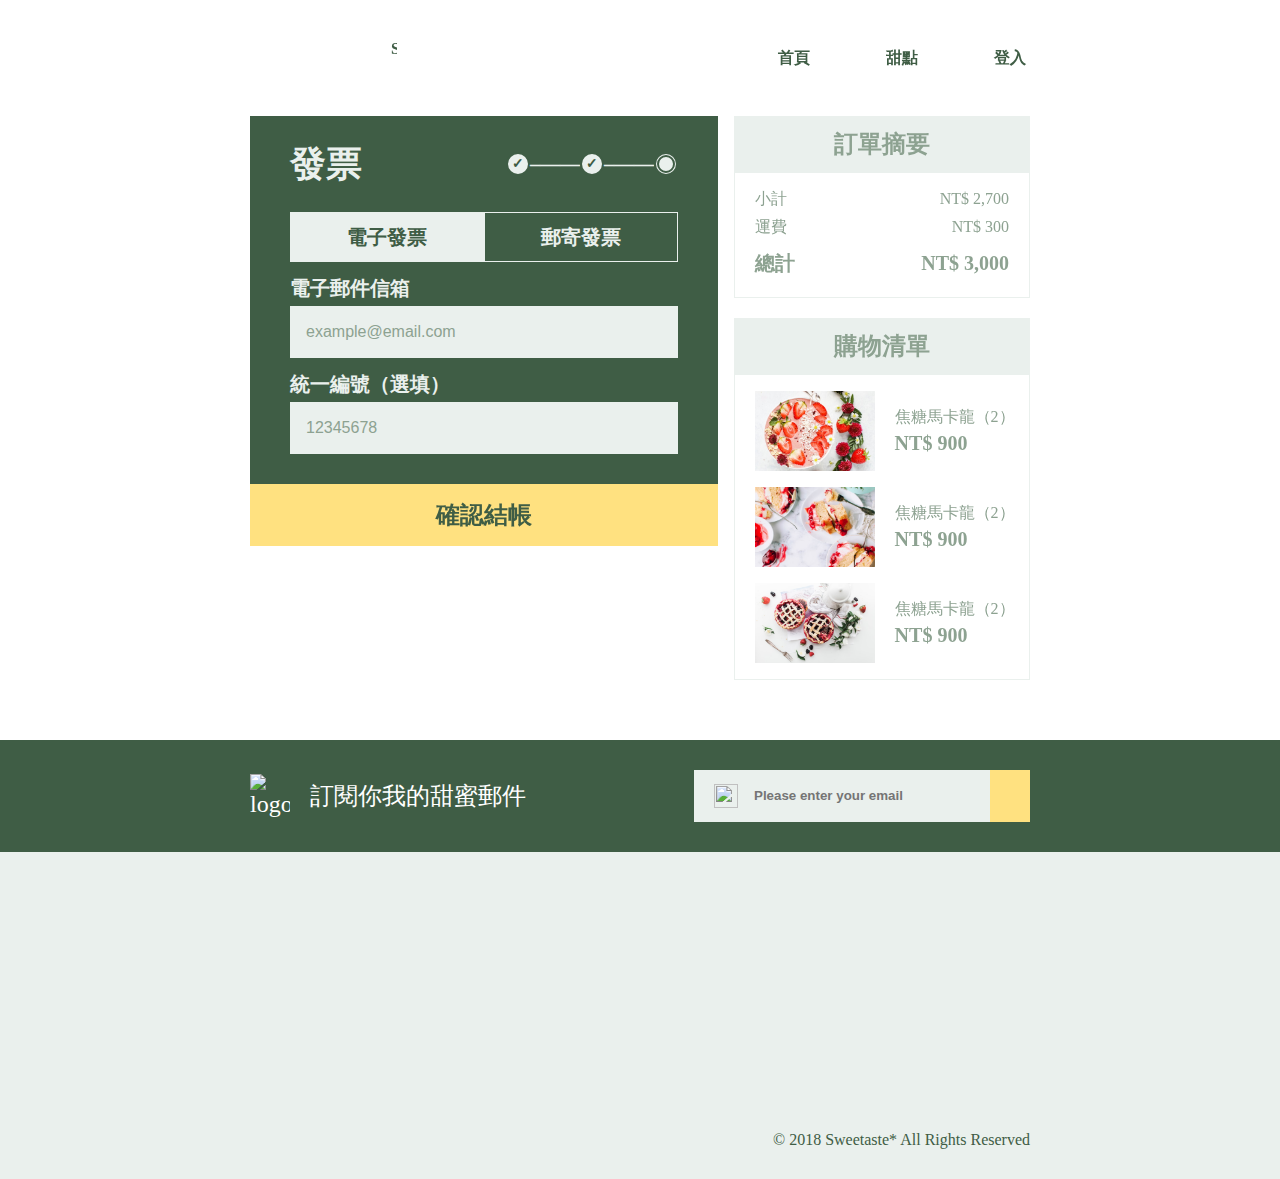
==== cart.html @ 339b0ff3 "Initial commit" ====
<!DOCTYPE html>
<html lang="en">
<head>
  <meta charset="UTF-8">
  <meta name="viewport" content="width=device-width, initial-scale=1.0">
  <link rel="stylesheet" href="main5.css">
  <script src="jquery-3.5.1.min.js"></script>
  <script src="main5.js"></script>
  <title>cart</title>
</head>
<body>
  <div class="container">
    <div class="header" data-aos="fade-right">
      <h1><a href="index.html">Sweetaste</a></h1>

      <button class="burger"><img src="https://raw.githubusercontent.com/hexschool/webLayoutTraining1st/master/student-week1/dehaze-24px.png" alt="burger"></button>
      <a href="" class="hidelogo">Sweetaste</a>
      
      <ul class="burgerlist">
        <li> <a href="index.html">首頁</a> </li>
        <li> <a href="#">甜點</a> </li>
        <li> <a href="#">登入</a> </li>
        <li><a class="cart" href="#"><img data-aos="fade-right" src="https://raw.githubusercontent.com/hexschool/webLayoutTraining1st/master/student-week1/shopping_cart.png" alt=""></a></li>
        </ul>

        <a class="hidecart" href="cart.html">cart</a>

    </div>

<!-- layout -->
    <div class="billbar" data-aos="fade-down">
      <div class="billleft">
        <div class="billform">
          <ul>
            <li class="formtitle">
              <h3>發票</h3>
              <h4>
                <span>✓</span>–——<span>✓</span>–——<span class="unfinished"></span>
              </h4>
            </li>
            <li class="receipt"><a href="#" class="clicked">電子發票</a><a href="#">郵寄發票</a></li>
            <li class="formdetail">電子郵件信箱</li>
            <li> <input type="email"placeholder="example@email.com" required></li>
            <li class="formdetail">統一編號（選填）</li>
            <li> <input type="text" placeholder="12345678" required> </li>
          </ul>
        </div>
        <a href="done.html" class="submit">確認結帳</a>
      </div>
      <div class="billright">
        <div class="billdetail">
          <h3>訂單摘要</h3>
          <ul>
            <li>
              <p>小計</p>
              <p>NT$ 2,700</p>
            </li>
            <li>
              <p>運費</p>
              <p>NT$ 300</p>
            </li>
            <li>
              <p>總計</p>
              <p>NT$ 3,000</p>
            </li>
          </ul>
        </div>
        <div class="billlist">
          <h3>購物清單</h3>
          <ul>
            <li>
              <img src="bowlofberry.jpg" alt="">
              <p>焦糖馬卡龍（2）<span>NT$ 900</span></p>
            </li>
            <li>
              <img src="strawberrycake.jpg" alt="">
              <p>焦糖馬卡龍（2）<span>NT$ 900</span></p>
            </li>
            <li>
              <img src="berrypie.jpg" alt="">
              <p>焦糖馬卡龍（2）<span>NT$ 900</span></p>
            </li>
          </ul>
        </div>
      </div>
    </div>
<!-- layout -->
  </div>
  <div class="mailbar">
    <div class="mailcontainer">
      <div class="title">
        <img src="https://raw.githubusercontent.com/hexschool/webLayoutTraining1st/master/student-week1/logo-light.svg" alt="logo">
        <h2>訂閱你我的甜蜜郵件</h2>
      </div>
      <form action="#">  
        <div class="mailbox">
          <div class="mail">
            <img src="https://raw.githubusercontent.com/hexschool/webLayoutTraining1st/master/student-week1/mail-24px.png" alt="">
            <input type="email" placeholder="Please enter your email" required>
          </div>
          <a href="#">
            <img src="https://raw.githubusercontent.com/hexschool/webLayoutTraining1st/master/student-week1/arrow_forward-24px.png" alt="">
          </a>
        </div>
      </form>
    </div>
  </div>

  <div class="footer">
    <div class="footercontainer">

      <div class="footerleft" data-aos="zoom-in">
        <img src="https://raw.githubusercontent.com/hexschool/webLayoutTraining1st/master/student-week1/logotype-lg-dark.svg" alt="">
        <ul class="info">
          <li>07-1234-5678</li>
          <li>sweetaste@email.com</li>
          <li>800 高雄市新興區幸福路 520 號</li>
        </ul>
      </div>
      <img class="footerright" src="GoodDayforDesert.svg" alt="" data-aos="zoom-out">
    </div>    
    
    <div class="footerbottom">
      <ul class="btn">
        <li><a href="#"><img src="https://raw.githubusercontent.com/hexschool/webLayoutTraining1st/master/student-week1/ic-line%40.svg" alt=""></a></li>
        <li><a href="#"><img src="https://raw.githubusercontent.com/hexschool/webLayoutTraining1st/master/student-week1/ic-facebook.svg" alt=""></a></li>
      </ul>
      <span>© 2018 Sweetaste* All Rights Reserved</span>  
    </div>
  </div>
  <link rel="stylesheet" href="https://unpkg.com/aos@next/dist/aos.css" />
  <script src="https://unpkg.com/aos@next/dist/aos.js"></script>
  <script>
    AOS.init({
    // Global settings:
    disable: false, // accepts following values: 'phone', 'tablet', 'mobile', boolean, expression or function
    startEvent: 'DOMContentLoaded', // name of the event dispatched on the document, that AOS should initialize on
    initClassName: 'aos-init', // class applied after initialization
    animatedClassName: 'aos-animate', // class applied on animation
    useClassNames: false, // if true, will add content of `data-aos` as classes on scroll
    disableMutationObserver: false, // disables automatic mutations' detections (advanced)
    debounceDelay: 50, // the delay on debounce used while resizing window (advanced)
    throttleDelay: 99, // the delay on throttle used while scrolling the page (advanced)
  

    // Settings that can be overridden on per-element basis, by `data-aos-*` attributes:
    offset: 120, // offset (in px) from the original trigger point
    delay: 10, // values from 0 to 3000, with step 50ms
    duration: 800, // values from 0 to 3000, with step 50ms
    easing: 'ease', // default easing for AOS animations
    once: true, // whether animation should happen only once - while scrolling down
    mirror: false, // whether elements should animate out while scrolling past them
    anchorPlacement: 'top-bottom', // defines which position of the element regarding to window should trigger the animation

    });
  </script>
</body>
</html>
---- main5.css ----
/* http://meyerweb.com/eric/tools/css/reset/ 
   v2.0 | 20110126
   License: none (public domain)
*/
html, body, div, span, applet, object, iframe,
h1, h2, h3, h4, h5, h6, p, blockquote, pre,
a, abbr, acronym, address, big, cite, code,
del, dfn, em, img, ins, kbd, q, s, samp,
small, strike, strong, sub, sup, tt, var,
b, u, i, center,
dl, dt, dd, ol, ul, li,
fieldset, form, label, legend,
table, caption, tbody, tfoot, thead, tr, th, td,
article, aside, canvas, details, embed,
figure, figcaption, footer, header, hgroup,
menu, nav, output, ruby, section, summary,
time, mark, audio, video {
  margin: 0;
  padding: 0;
  border: 0;
  font-size: 100%;
  font: inherit;
  vertical-align: baseline;
}

/* HTML5 display-role reset for older browsers */
article, aside, details, figcaption, figure,
footer, header, hgroup, menu, nav, section {
  display: block;
}

body {
  line-height: 1;
  font-family: Microsoft JhengHei;
}

ol, ul {
  list-style: none;
}

blockquote, q {
  quotes: none;
}

blockquote:before, blockquote:after,
q:before, q:after {
  content: '';
  content: none;
}

table {
  border-collapse: collapse;
  border-spacing: 0;
}

img {
  display: block;
  max-width: 100%;
  height: auto;
}

a {
  text-decoration: none;
}

.container {
  max-width: 940px;
  margin: 0 auto;
}

@media (max-width: 768px) {
  .container {
    max-width: 640px;
  }
}

@media (max-width: 568px) {
  .container {
    width: 375px;
  }
}

.header {
  margin: 30px 0;
  display: -webkit-box;
  display: -ms-flexbox;
  display: flex;
  -webkit-box-align: center;
      -ms-flex-align: center;
          align-items: center;
  -webkit-box-pack: justify;
      -ms-flex-pack: justify;
          justify-content: space-between;
  position: relative;
}

@media (max-width: 768px) {
  .header {
    width: 100%;
    -ms-flex-pack: distribute;
        justify-content: space-around;
  }
}

.header .burgerlist {
  display: -webkit-box;
  display: -ms-flexbox;
  display: flex;
  -webkit-box-orient: horizontal;
  -webkit-box-direction: normal;
      -ms-flex-direction: row;
          flex-direction: row;
  -webkit-box-align: center;
      -ms-flex-align: center;
          align-items: center;
}

@media (max-width: 768px) {
  .header .burgerlist {
    position: absolute;
    left: 0;
    top: 64px;
    width: 100%;
    -webkit-transition: all 0.8s;
    transition: all 0.8s;
    overflow: hidden;
    background: white;
    -webkit-box-orient: vertical;
    -webkit-box-direction: normal;
        -ms-flex-direction: column;
            flex-direction: column;
    max-height: 0;
    text-align: center;
  }
  .header .burgerlist.active {
    max-height: 190px;
    z-index: 999;
  }
}

@media (max-width: 768px) {
  .header .burgerlist li {
    width: 100%;
  }
  .header .burgerlist li:hover {
    background: #EAF0ED;
  }
}

@media (max-width: 768px) {
  .header .burgerlist a {
    padding: 10px 0;
    text-align: center;
    margin: 0;
  }
}

.header a {
  display: block;
  font-size: 16px;
  color: #3F5D45;
  line-height: 22px;
  margin-left: 60px;
  font-weight: bold;
  padding: 8px;
}

.header a:hover {
  border-bottom: 1px solid #3F5D45;
}

@media (max-width: 768px) {
  .header h1 {
    display: none;
  }
}

.header h1 a {
  background-image: url(https://raw.githubusercontent.com/hexschool/webLayoutTraining1st/master/student-week1/logo-all-dark.svg);
  background: contain;
  height: 40px;
  width: 211px;
  display: block;
  text-indent: 101%;
  overflow: hidden;
  white-space: nowrap;
  background-repeat: no-repeat;
  margin: 0;
  background-position: left center;
}

.header h1 a:hover {
  border-bottom: 0;
}

.header .burger {
  display: none;
  border: none;
  background: transparent;
  cursor: pointer;
}

.header .burger:focus {
  outline: none;
}

@media (max-width: 768px) {
  .header .burger {
    display: block;
  }
}

.header .hidelogo {
  display: none;
  background-image: url(https://raw.githubusercontent.com/hexschool/webLayoutTraining1st/master/student-week1/logotype-lg-dark.svg);
  background: contain;
  height: 17px;
  width: 114px;
  text-indent: 110%;
  overflow: hidden;
  white-space: nowrap;
  background-repeat: no-repeat;
  margin: 0;
  background-position: center center;
}

.header .hidelogo:hover {
  border-bottom: 0;
}

@media (max-width: 768px) {
  .header .hidelogo {
    display: block;
  }
}

@media (max-width: 768px) {
  .header .cart {
    display: none;
  }
}

@media (max-width: 768px) {
  .header .cart img {
    display: none;
  }
}

.header .hidecart {
  display: none;
  background-image: url(https://raw.githubusercontent.com/hexschool/webLayoutTraining1st/master/student-week1/shopping_cart.png);
  background: contain;
  height: 20px;
  width: 20px;
  text-indent: 150%;
  overflow: hidden;
  white-space: nowrap;
  background-repeat: no-repeat;
  margin: 0;
  background-position: center center;
}

.header .hidecart:hover {
  border-bottom: 0;
}

@media (max-width: 768px) {
  .header .hidecart {
    display: block;
  }
}

.mailbar {
  background: #3f5d45;
  color: white;
  font-size: 24px;
  line-height: 29px;
  padding: 30px 0;
}

.mailcontainer {
  max-width: 780px;
  margin: 0 auto;
  display: -webkit-box;
  display: -ms-flexbox;
  display: flex;
  -webkit-box-pack: justify;
      -ms-flex-pack: justify;
          justify-content: space-between;
}

@media (max-width: 768px) {
  .mailcontainer {
    max-width: 640px;
  }
}

@media (max-width: 568px) {
  .mailcontainer {
    -webkit-box-align: center;
        -ms-flex-align: center;
            align-items: center;
    -webkit-box-orient: vertical;
    -webkit-box-direction: normal;
        -ms-flex-direction: column;
            flex-direction: column;
    max-width: 375px;
  }
}

.title {
  display: -webkit-box;
  display: -ms-flexbox;
  display: flex;
  -webkit-box-align: center;
      -ms-flex-align: center;
          align-items: center;
}

.title img {
  width: 40px;
  margin-right: 20px;
}

@media (max-width: 568px) {
  .title {
    margin-bottom: 30px;
  }
}

.mailbox {
  display: -webkit-box;
  display: -ms-flexbox;
  display: flex;
}

.mailbox a {
  background: #FFE180;
  padding: 20px;
}

.mailbox input {
  border-style: hidden;
  background-color: #EAF0ED;
  width: 100%;
  line-height: 20px;
  color: #3F5D45;
  font-weight: bold;
  padding: 16px;
}

.mailbox:focus {
  outline: none;
}

.mail {
  display: -webkit-box;
  display: -ms-flexbox;
  display: flex;
  -webkit-box-align: center;
      -ms-flex-align: center;
          align-items: center;
  background: #EAF0ED;
  width: 296px;
}

.mail img {
  width: 24px;
  height: 24px;
  margin-left: 20px;
}

@media (max-width: 568px) {
  .mail {
    width: 251px;
  }
}

.footer {
  background: #EAF0ED;
  color: #3F5D45;
}

.footercontainer {
  display: -webkit-box;
  display: -ms-flexbox;
  display: flex;
  margin: 0 auto;
  max-width: 780px;
  padding: 30px 0;
  -webkit-box-pack: justify;
      -ms-flex-pack: justify;
          justify-content: space-between;
  -webkit-box-align: center;
      -ms-flex-align: center;
          align-items: center;
}

@media (max-width: 768px) {
  .footercontainer {
    max-width: 640px;
  }
}

@media (max-width: 568px) {
  .footercontainer {
    width: 345px;
    padding-left: 30px;
    padding-bottom: 37px;
  }
}

.footerleft {
  display: -webkit-box;
  display: -ms-flexbox;
  display: flex;
  -webkit-box-orient: vertical;
  -webkit-box-direction: normal;
      -ms-flex-direction: column;
          flex-direction: column;
  -webkit-box-pack: justify;
      -ms-flex-pack: justify;
          justify-content: space-between;
  padding-bottom: 9px;
}

.footerleft img {
  width: 171.22px;
  padding-bottom: 80px;
}

@media (max-width: 568px) {
  .footerleft {
    height: 134px;
  }
}

.info {
  font-size: 16px;
  line-height: 24px;
  font-weight: bold;
}

.footerright {
  height: 218px;
  width: 59px;
}

@media (max-width: 568px) {
  .footerright {
    display: none;
  }
}

.footerbottom {
  font-family: times;
  display: -webkit-box;
  display: -ms-flexbox;
  display: flex;
  -webkit-box-pack: justify;
      -ms-flex-pack: justify;
          justify-content: space-between;
  -webkit-box-align: end;
      -ms-flex-align: end;
          align-items: flex-end;
  font-size: 16px;
  line-height: 19px;
  margin: 0 auto;
  max-width: 780px;
  padding-bottom: 30px;
}

@media (max-width: 768px) {
  .footerbottom {
    max-width: 640px;
  }
}

@media (max-width: 568px) {
  .footerbottom {
    width: 345px;
    -webkit-box-orient: vertical;
    -webkit-box-direction: normal;
        -ms-flex-direction: column;
            flex-direction: column;
    -webkit-box-align: start;
        -ms-flex-align: start;
            align-items: start;
    padding-left: 30px;
    margin-left: 0 auto;
    margin-top: 30px;
  }
}

@media (max-width: 568px) {
  .footerbottom span {
    margin-top: 23px;
  }
}

.btn {
  display: -webkit-box;
  display: -ms-flexbox;
  display: flex;
  -webkit-box-orient: horizontal;
  -webkit-box-direction: normal;
      -ms-flex-direction: row;
          flex-direction: row;
}

.btn img {
  width: 32px;
  margin-right: 8px;
}

.banner {
  margin-bottom: 60px;
}

@media (max-width: 768px) {
  .banner {
    max-width: 100%;
  }
}

@media (max-width: 568px) {
  .banner {
    width: 375px;
    margin: 0px;
  }
}

.content {
  display: -webkit-box;
  display: -ms-flexbox;
  display: flex;
  -webkit-box-pack: justify;
      -ms-flex-pack: justify;
          justify-content: space-between;
  margin-bottom: 30px;
}

@media (max-width: 568px) {
  .content {
    -webkit-box-orient: vertical;
    -webkit-box-direction: normal;
        -ms-flex-direction: column;
            flex-direction: column;
    -webkit-box-align: center;
        -ms-flex-align: center;
            align-items: center;
    margin-bottom: 0;
  }
}

.sidebar {
  font-size: 24px;
  line-height: 40px;
  text-align: center;
  width: 30%;
  font-weight: bold;
  margin-right: 20px;
}

.sidebar li {
  border: 1px solid #EAF0ED;
}

.sidebar h3 {
  color: #fff;
  background: #3F5D45;
  padding: 16px 0;
}

.sidebar a {
  display: block;
  text-decoration: none;
  padding: 16px 0;
  color: #3F5D45;
}

.sidebar a:hover {
  text-decoration: none;
  color: #3F5D45;
  background: #EAF0ED;
}

@media (max-width: 568px) {
  .sidebar {
    width: 100%;
    margin: 0 0 30px 0;
  }
}

.desert {
  width: 70%;
  display: -webkit-box;
  display: -ms-flexbox;
  display: flex;
  -ms-flex-wrap: wrap;
      flex-wrap: wrap;
  -webkit-box-pack: justify;
      -ms-flex-pack: justify;
          justify-content: space-between;
}

@media (max-width: 568px) {
  .desert {
    width: 315px;
    -webkit-box-orient: vertical;
    -webkit-box-direction: normal;
        -ms-flex-direction: column;
            flex-direction: column;
    -webkit-box-align: center;
        -ms-flex-align: center;
            align-items: center;
  }
}

.detail {
  position: relative;
  text-align: center;
  margin-bottom: 20px;
}

@media (max-width: 768px) {
  .detail {
    width: 48%;
  }
}

@media (max-width: 568px) {
  .detail {
    width: 100%;
    margin-bottom: 30px;
  }
}

@media (max-width: 768px) {
  .detail img {
    width: 100%;
  }
}

.addcart {
  display: block;
  font-weight: bold;
  font-size: 24px;
  color: #3F5D45;
  padding: 16px 0px;
  background: #EAF0ED;
  text-decoration: none;
}

.addcart:hover {
  color: #EAF0ED;
  background: #3F5D45;
}

.heart {
  position: absolute;
  right: 22px;
  top: 19px;
}

.heart img {
  display: block;
}

.label {
  position: absolute;
  top: 0;
  left: 20px;
  width: 36px;
}

.label span {
  display: block;
  color: #EAF0ED;
  background: #3F5D45;
  font-weight: bold;
  padding: 10px;
  font-size: 16px;
  line-height: 20px;
}

.namebar {
  font-size: 20px;
  color: #3F5D45;
  display: -webkit-box;
  display: -ms-flexbox;
  display: flex;
  border: 1px solid #EAF0ED;
}

.namebar span {
  display: block;
  width: 40%;
  line-height: 24px;
  font-weight: bold;
  text-align: center;
  border-left: 1px solid #EAF0ED;
  padding: 14px 0 14px 0;
}

@media (max-width: 768px) {
  .namebar span {
    font-size: 16px;
  }
}

@media (max-width: 568px) {
  .namebar span {
    font-size: 20px;
  }
}

.name {
  display: block;
  width: 60%;
  line-height: 20px;
  padding: 14px 0;
  text-align: center;
}

@media (max-width: 768px) {
  .name {
    font-size: 18px;
  }
}

@media (max-width: 568px) {
  .name {
    font-size: 20px;
  }
}

.buttombar {
  margin-bottom: 60px;
}

@media (max-width: 568px) {
  .buttombar {
    margin-bottom: 30px;
  }
}

.buttom {
  display: -webkit-box;
  display: -ms-flexbox;
  display: flex;
  -webkit-box-pack: end;
      -ms-flex-pack: end;
          justify-content: flex-end;
  -webkit-box-align: center;
      -ms-flex-align: center;
          align-items: center;
}

.buttom li {
  font-size: 20px;
}

@media (max-width: 568px) {
  .buttom {
    -webkit-box-pack: center;
        -ms-flex-pack: center;
            justify-content: center;
  }
}

.arrow {
  display: block;
  padding: 18px;
}

.arrow:hover {
  background: #EAF0ED;
}

.numselect {
  text-decoration: none;
  color: #EAF0ED;
  padding: 16px 26px;
  border: 1px solid #EAF0ED;
  background: #3F5D45;
}

.num {
  text-decoration: none;
  color: #3F5D45;
  padding: 16px 24px;
  border: 1px solid #EAF0ED;
}

.num:hover {
  text-decoration: none;
  color: #EAF0ED;
  padding: 16px 24px;
  border: 1px solid #EAF0ED;
  background: #3F5D45;
}

.billbar {
  display: -webkit-box;
  display: -ms-flexbox;
  display: flex;
  max-width: 780px;
  margin: 0 auto;
  -webkit-box-pack: justify;
      -ms-flex-pack: justify;
          justify-content: space-between;
}

@media (max-width: 568px) {
  .billbar {
    width: 375px;
    -ms-flex-wrap: wrap;
        flex-wrap: wrap;
  }
}

.billleft {
  width: 60%;
}

@media (max-width: 568px) {
  .billleft {
    width: 100%;
  }
}

.billform {
  padding: 30px 40px;
  background: #3F5D45;
  font-weight: bold;
}

.billform li {
  color: #EAF0ED;
  font-size: 20px;
  display: -webkit-box;
  display: -ms-flexbox;
  display: flex;
  -webkit-box-pack: justify;
      -ms-flex-pack: justify;
          justify-content: space-between;
}

.billform h3 {
  font-size: 36px;
  color: #EAF0ED;
}

.billform h4 {
  display: -webkit-box;
  display: -ms-flexbox;
  display: flex;
  -webkit-box-align: center;
      -ms-flex-align: center;
          align-items: center;
}

.billform span {
  display: block;
  width: 20px;
  height: 20px;
  border-radius: 50%;
  font-size: 14px;
  color: #3F5D45;
  line-height: 20px;
  text-align: center;
  background: #EAF0ED;
  border: 2px solid #3F5D45;
}

.billform .unfinished {
  border: 5px double #3F5D45;
  width: 14px;
  height: 14px;
  font-size: 8px;
  line-height: 8px;
}

.billform input {
  border-style: hidden;
  background-color: #EAF0ED;
  font-size: 16px;
  line-height: 20px;
  width: 100%;
  color: #3F5D45;
  padding: 16px;
}

.billform input::-webkit-input-placeholder {
  color: #8DA291;
}

.billform input:-ms-input-placeholder {
  color: #8DA291;
}

.billform input::-ms-input-placeholder {
  color: #8DA291;
}

.billform input::placeholder {
  color: #8DA291;
}

.billform input:focus {
  outline: none;
}

.submit {
  font-size: 24px;
  display: block;
  font-weight: bold;
  background: #FFE180;
  text-decoration: none;
  color: #3F5D45;
  text-align: center;
  padding: 19px 0;
}

.submit:hover {
  background: #EAF0ED;
}

.receipt {
  margin-bottom: 14px;
}

.receipt .clicked {
  display: block;
  color: #3F5D45;
  text-decoration: none;
  background: #EAF0ED;
}

.receipt a {
  width: 50%;
  color: #EAF0ED;
  font-size: 20px;
  padding: 14px 0;
  text-align: center;
  border: 1px solid #EAF0ED;
  display: block;
  text-decoration: none;
}

.receipt a:hover {
  background: #EAF0ED;
  color: #3F5D45;
}

.formtitle {
  margin-bottom: 30px;
}

.formdetail {
  margin-bottom: 8px;
  margin-top: 16px;
}

.billright {
  width: 38%;
}

@media (max-width: 568px) {
  .billright {
    display: none;
  }
}

.billright h3 {
  font-size: 24px;
  font-weight: bold;
  color: #8DA291;
  background: #EAF0ED;
  text-align: center;
  padding: 16px 0;
}

.billdetail {
  max-width: 300px;
  margin-bottom: 20px;
}

.billdetail ul {
  padding: 16px 20px;
  border: 1px solid #EAF0ED;
}

.billdetail li {
  display: -webkit-box;
  display: -ms-flexbox;
  display: flex;
  -webkit-box-pack: justify;
      -ms-flex-pack: justify;
          justify-content: space-between;
  margin-bottom: 8px;
  line-height: 20px;
  font-size: 16px;
  color: #8DA291;
}

.billdetail li:nth-child(3) {
  font-weight: bold;
  font-size: 20px;
  margin-top: 16px;
}

.billlist {
  margin-bottom: 60px;
}

.billlist ul {
  border: 1px solid #EAF0ED;
  padding: 16px 8px 0 20px;
}

.billlist li {
  display: -webkit-box;
  display: -ms-flexbox;
  display: flex;
  margin-bottom: 16px;
}

.billlist p {
  color: #8DA291;
  display: -webkit-box;
  display: -ms-flexbox;
  display: flex;
  -webkit-box-orient: vertical;
  -webkit-box-direction: normal;
      -ms-flex-direction: column;
          flex-direction: column;
  font-size: 16px;
  margin-top: 18px;
}

.billlist p span {
  font-size: 20px;
  font-weight: bold;
  margin-top: 8px;
}

@media (max-width: 768px) {
  .billlist p span {
    font-size: 16px;
  }
}

.billlist img {
  width: 120px;
  height: 80px;
  margin-right: 20px;
}

.donebanner {
  position: relative;
}

.donebanner img {
  width: 940px;
  margin-bottom: 60px;
}

@media (max-width: 568px) {
  .donebanner img {
    display: none;
    margin-bottom: 0;
  }
}

.donebanner .hiddenbanner {
  display: none;
}

@media (max-width: 568px) {
  .donebanner .hiddenbanner {
    display: block;
    position: relative;
  }
}

.donebanner h3 {
  position: absolute;
  top: 128px;
  left: 375px;
  display: -webkit-box;
  display: -ms-flexbox;
  display: flex;
  color: #3F5D45;
}

@media (max-width: 768px) {
  .donebanner h3 {
    left: 220px;
    top: 90px;
  }
}

@media (max-width: 568px) {
  .donebanner h3 {
    top: 210px;
    left: 90px;
  }
}

.donebanner h3 span {
  width: 20px;
  height: 20px;
  border-radius: 50%;
  font-size: 14px;
  color: #fff;
  line-height: 20px;
  text-align: center;
  background: #3F5D45;
}

.donebanner .success {
  position: absolute;
  margin: 0;
  top: 182px;
  left: 373px;
  width: 189px;
  height: 45px;
}

@media (max-width: 768px) {
  .donebanner .success {
    display: block;
    left: 220px;
    top: 140px;
  }
}

@media (max-width: 568px) {
  .donebanner .success {
    top: 263px;
    left: 87px;
  }
}

.donebanner a {
  position: absolute;
  top: 279px;
  left: 320px;
  font-size: 24px;
  font-weight: bold;
  color: #3F5D45;
  background: #FFE180;
  padding: 17px 102px;
  text-decoration: none;
}

@media (max-width: 768px) {
  .donebanner a {
    padding: 10px 40px;
    left: 225px;
    top: 210px;
  }
}

@media (max-width: 568px) {
  .donebanner a {
    position: static;
    display: block;
    top: 487px;
    left: 0px;
    text-align: center;
    width: 375px;
    padding: 20px 0;
  }
}

.donebanner a:hover {
  color: #FFE180;
  background: #3F5D45;
}
/*# sourceMappingURL=main5.css.map */
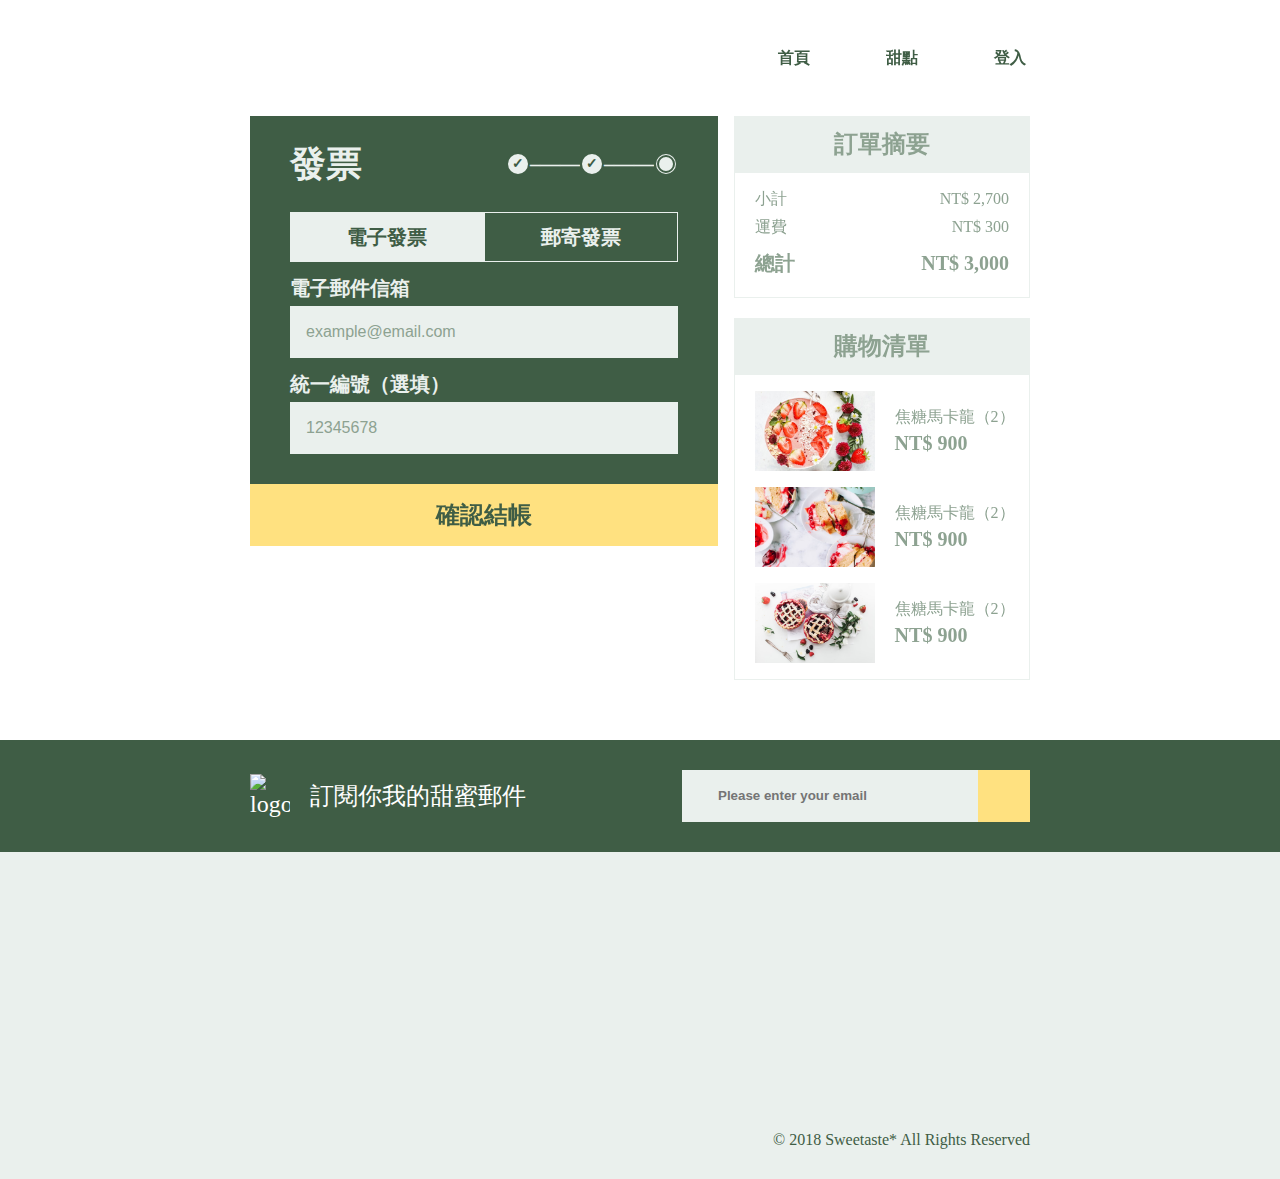
==== commit 1500bbd4: "main 5" ====
--- a/cart.html
+++ b/cart.html
@@ -4,6 +4,7 @@
   <meta charset="UTF-8">
   <meta name="viewport" content="width=device-width, initial-scale=1.0">
   <link rel="stylesheet" href="main5.css">
+  <link rel="stylesheet" href="https://cdnjs.cloudflare.com/ajax/libs/font-awesome/5.14.0/css/all.min.css" integrity="sha512-1PKOgIY59xJ8Co8+NE6FZ+LOAZKjy+KY8iq0G4B3CyeY6wYHN3yt9PW0XpSriVlkMXe40PTKnXrLnZ9+fkDaog==" crossorigin="anonymous" />
   <script src="jquery-3.5.1.min.js"></script>
   <script src="main5.js"></script>
   <title>cart</title>
@@ -95,11 +96,11 @@
       <form action="#">  
         <div class="mailbox">
           <div class="mail">
-            <img src="https://raw.githubusercontent.com/hexschool/webLayoutTraining1st/master/student-week1/mail-24px.png" alt="">
-            <input type="email" placeholder="Please enter your email" required>
+            <label for="email"><i class="fas fa-envelope"></i></label>
+            <input type="email" placeholder="Please enter your email" required id="email">
           </div>
           <a href="#">
-            <img src="https://raw.githubusercontent.com/hexschool/webLayoutTraining1st/master/student-week1/arrow_forward-24px.png" alt="">
+            <i class="fas fa-arrow-right"></i>
           </a>
         </div>
       </form>
--- a/main5.css
+++ b/main5.css
@@ -149,6 +149,7 @@
 
 @media (max-width: 768px) {
   .header .burgerlist a {
+    font-size: 20px;
     padding: 10px 0;
     text-align: center;
     margin: 0;
@@ -181,7 +182,7 @@
   height: 40px;
   width: 211px;
   display: block;
-  text-indent: 101%;
+  text-indent: 150%;
   overflow: hidden;
   white-space: nowrap;
   background-repeat: no-repeat;
@@ -197,6 +198,7 @@
   display: none;
   border: none;
   background: transparent;
+  padding: 6px;
   cursor: pointer;
 }
 
@@ -336,7 +338,18 @@
 
 .mailbox a {
   background: #FFE180;
-  padding: 20px;
+  padding: 20px 26px;
+  color: #3F5D45;
+}
+
+.mailbox a:hover {
+  color: #FFE180;
+  background: #8DA291;
+}
+
+.mailbox a i {
+  width: 16px;
+  height: 16px;
 }
 
 .mailbox input {
@@ -364,10 +377,11 @@
   width: 296px;
 }
 
-.mail img {
+.mail i {
   width: 24px;
   height: 24px;
   margin-left: 20px;
+  color: #3F5D45;
 }
 
 @media (max-width: 568px) {
@@ -661,10 +675,7 @@
   position: absolute;
   right: 22px;
   top: 19px;
-}
-
-.heart img {
-  display: block;
+  color: #3F5D45;
 }
 
 .label {
@@ -770,8 +781,9 @@
 }
 
 .arrow {
-  display: block;
-  padding: 18px;
+  padding: 15.5px 24px 16.5px 24px;
+  border: 1px solid #EAF0ED;
+  color: #3F5D45;
 }
 
 .arrow:hover {
@@ -1020,6 +1032,12 @@
   padding: 16px 8px 0 20px;
 }
 
+@media (max-width: 768px) {
+  .billlist ul {
+    padding-left: 8px;
+  }
+}
+
 .billlist li {
   display: -webkit-box;
   display: -ms-flexbox;
@@ -1040,6 +1058,12 @@
   margin-top: 18px;
 }
 
+@media (max-width: 768px) {
+  .billlist p {
+    font-size: 12px;
+  }
+}
+
 .billlist p span {
   font-size: 20px;
   font-weight: bold;
@@ -1056,6 +1080,12 @@
   width: 120px;
   height: 80px;
   margin-right: 20px;
+}
+
+@media (max-width: 768px) {
+  .billlist img {
+    margin-right: 8px;
+  }
 }
 
 .donebanner {
